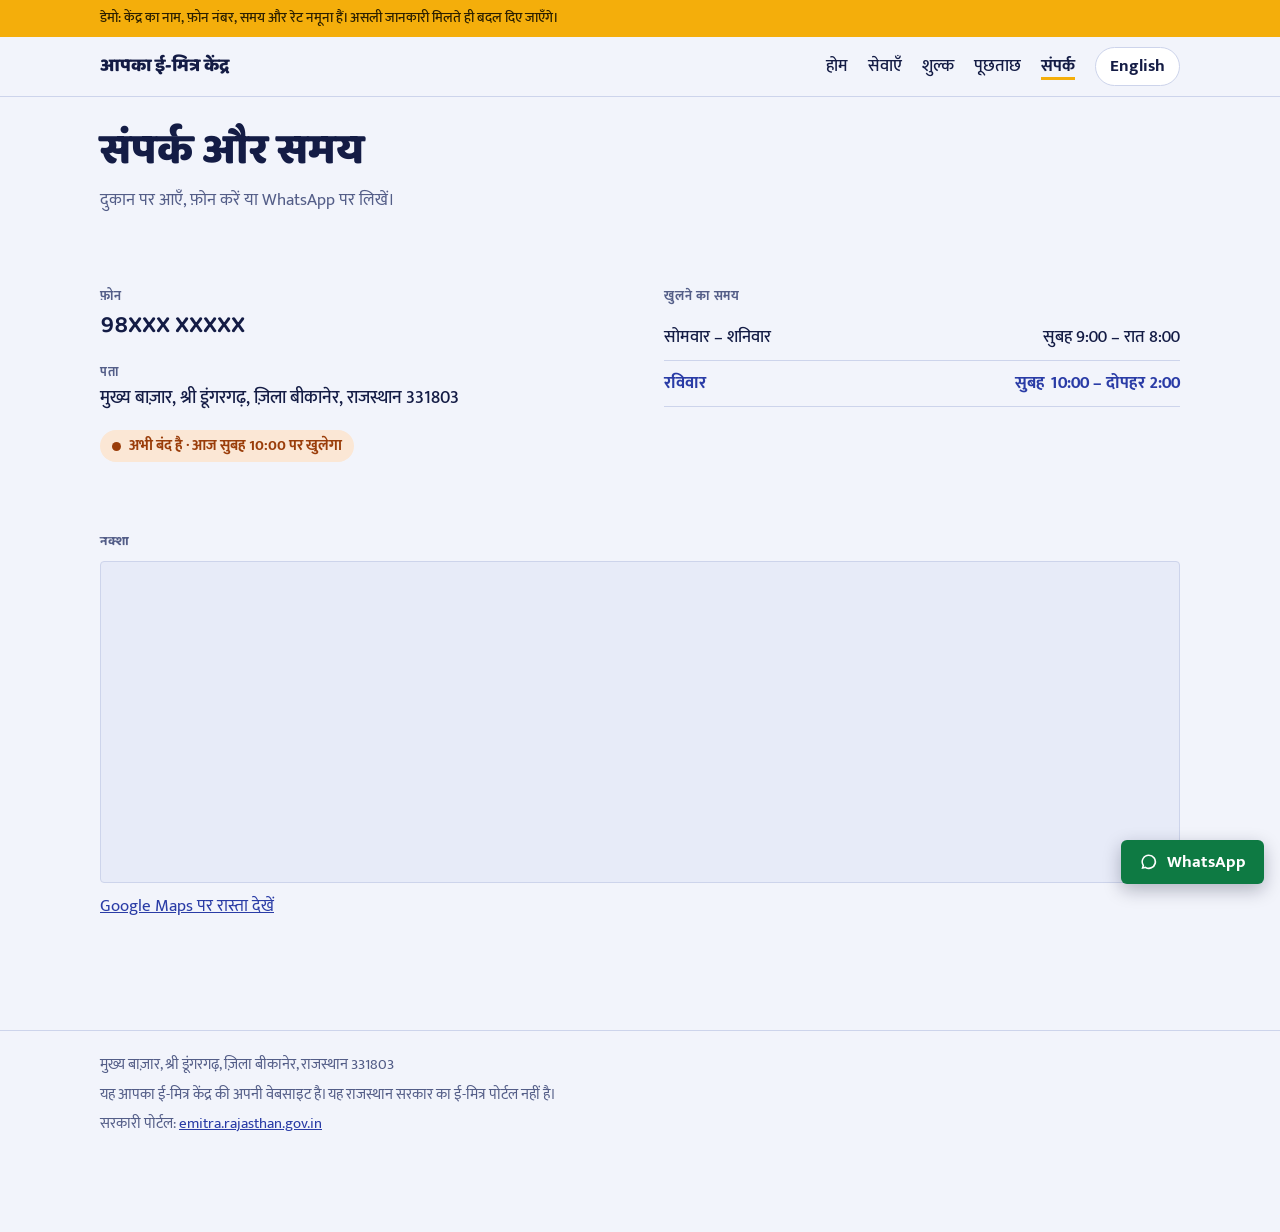
==== contact.html @ 810383ee "Add files via upload" ====
<!DOCTYPE html>
<html lang="hi" data-hosted>
<head>
<meta charset="utf-8">
<meta name="viewport" content="width=device-width, initial-scale=1, viewport-fit=cover">
<title>संपर्क और समय · ई-मित्र केंद्र श्री डूंगरगढ़</title>
<meta name="description" content="ई-मित्र केंद्र श्री डूंगरगढ़ का पता, फ़ोन नंबर, खुलने का समय और Google Maps पर रास्ता।">
<meta property="og:type" content="website">
<meta property="og:locale" content="hi_IN">
<meta property="og:title" content="संपर्क और समय · ई-मित्र केंद्र श्री डूंगरगढ़">
<meta property="og:description" content="ई-मित्र केंद्र श्री डूंगरगढ़ का पता, फ़ोन नंबर, खुलने का समय और Google Maps पर रास्ता।">
<meta name="theme-color" content="#22318F">
<link rel="icon" href="data:image/svg+xml,%3Csvg xmlns='http://www.w3.org/2000/svg' viewBox='0 0 32 32'%3E%3Crect width='32' height='32' rx='5' fill='%2322318F'/%3E%3Crect x='6' y='6' width='20' height='20' rx='2' fill='none' stroke='%23FFC341' stroke-width='3'/%3E%3C/svg%3E">
<link rel="preconnect" href="https://fonts.googleapis.com">
<link rel="preconnect" href="https://fonts.gstatic.com" crossorigin>
<link rel="stylesheet" href="https://fonts.googleapis.com/css2?family=Baloo+2:wght@600;800&family=Mukta:wght@400;500;700&display=swap">
<link rel="stylesheet" href="site.css">
</head>
<body>
<div class="demo" id="demoBar" hidden><div class="wrap" data-t="demo"></div></div>
<header class="top">
  <div class="wrap">
    <a class="mark js-name" data-nav="home" href="index.html"></a>
    <nav aria-label="Main">
      <a data-nav="home" href="index.html" data-t="navHome"></a>
      <a data-nav="services" href="services.html" data-t="navServices"></a>
      <a data-nav="rates" href="rates.html" data-t="navRates"></a>
      <a data-nav="enquiry" href="enquiry.html" data-t="navEnquiry"></a>
      <a data-nav="contact" href="contact.html" data-t="navContact"></a>
    </nav>
    <button class="lang" id="langBtn" type="button"></button>
  </div>
</header>
<main class="wrap" id="page" data-page="contact">
  <div class="page-head"><h1 data-t="contactH"></h1><p class="lede" data-t="contactP"></p></div>
  <div class="info">
    <dl>
      <div>
        <dt class="lbl" data-t="lblPhone"></dt>
        <dd class="phone"><a class="num" id="phoneNum"></a><button class="copy" id="copyBtn" type="button" hidden></button></dd>
      </div>
      <div><dt class="lbl" data-t="lblAddress"></dt><dd class="js-address"></dd></div>
      <div id="igRow" hidden><dt class="lbl">INSTAGRAM</dt><dd><a id="igLink" target="_blank" rel="noopener"></a></dd></div>
      <div><span class="status js-status"></span></div>
    </dl>
    <table class="hours">
      <caption data-t="lblHours"></caption>
      <tbody id="hoursBody"></tbody>
    </table>
  </div>
  <section class="map" aria-labelledby="mapH">
    <h2 id="mapH" class="lbl" data-t="lblMap"></h2>
    <div class="map-box" id="mapBox"></div>
    <p><a class="js-map" target="_blank" rel="noopener" data-t="map"></a></p>
  </section>
</main>
<footer>
  <div class="wrap">
    <p class="js-address"></p>
    <p id="footOwn"></p>
    <p><span data-t="footGov"></span> <a href="https://emitra.rajasthan.gov.in" target="_blank" rel="noopener">emitra.rajasthan.gov.in</a></p>
  </div>
</footer>
<a class="btn btn-wa fab js-wa" href="#" target="_blank" rel="noopener"><svg class="ico" viewBox="0 0 24 24" aria-hidden="true"><path fill="currentColor" d="M12 3a9 9 0 0 0-7.7 13.6L3 21l4.6-1.2A9 9 0 1 0 12 3Zm0 2a7 7 0 1 1-3.6 13l-.4-.2-2.2.6.6-2.1-.3-.4A7 7 0 0 1 12 5Z"/></svg>WhatsApp</a>
<script src="site.js"></script>
</body>
</html>
---- site.css ----
/* Layout: a hand-painted shop signboard on the home page, then quiet counter slips with a tear line above the papers to bring. */
:root{
  --bg:#F2F4FB; --surface:#FFFFFF; --surface-2:#E7EBF8; --ink:#141C45; --muted:#545E88; --line:#CDD4EB;
  --brand:#2A3CA6; --brand-ink:#FFFFFF;
  --sun:#F4AE0B; --sun-ink:#2B1F00;
  --board:#22318F; --board-ink:#F4F6FF; --board-soft:#C9D1FF; --board-accent:#FFC341;
  --wa:#0E7A43; --wa-ink:#FFFFFF;
  --ok:#0B6B3A; --ok-bg:#DCF2E5; --off:#9A3D0A; --off-bg:#FBE7D5; --err:#B3261E;
  --font-display:"Baloo 2","Noto Sans Devanagari","Nirmala UI",system-ui,sans-serif;
  --font-body:"Mukta","Noto Sans Devanagari","Nirmala UI",system-ui,sans-serif;
  --wrap:1080px; --gut:20px;
  padding-top:env(safe-area-inset-top,0px); padding-bottom:env(safe-area-inset-bottom,0px);
}
@media (prefers-color-scheme: dark){
  :root:not([data-theme="light"]){
    --bg:#0E1230; --surface:#171D43; --surface-2:#1F2757; --ink:#ECEFFC; --muted:#A6AFD6; --line:#303A72;
    --brand:#AEBBFF; --brand-ink:#0E1230;
    --sun:#FFC341; --sun-ink:#2B1F00;
    --board:#1B2670; --board-ink:#F4F6FF; --board-soft:#C9D1FF; --board-accent:#FFC341;
    --wa:#35C17A; --wa-ink:#06200F;
    --ok:#7BE0A8; --ok-bg:#12372A; --off:#FFB27A; --off-bg:#3D2413; --err:#FF9A91;
    color-scheme:dark;
  }
}
:root[data-theme="dark"]{
  --bg:#0E1230; --surface:#171D43; --surface-2:#1F2757; --ink:#ECEFFC; --muted:#A6AFD6; --line:#303A72;
  --brand:#AEBBFF; --brand-ink:#0E1230;
  --sun:#FFC341; --sun-ink:#2B1F00;
  --board:#1B2670; --board-ink:#F4F6FF; --board-soft:#C9D1FF; --board-accent:#FFC341;
  --wa:#35C17A; --wa-ink:#06200F;
  --ok:#7BE0A8; --ok-bg:#12372A; --off:#FFB27A; --off-bg:#3D2413; --err:#FF9A91;
  color-scheme:dark;
}

*,*::before,*::after{box-sizing:border-box}
[hidden]{display:none!important}
body{margin:0;background:var(--bg);color:var(--ink);font-family:var(--font-body);font-size:17px;line-height:1.6;-webkit-text-size-adjust:100%}
img,svg,iframe{max-width:100%}
a{color:var(--brand)}
h1,h2,h3,p,ol,ul,dl,dd,table{margin:0}
ol,ul{padding:0;list-style:none}
h1,h2,h3{font-family:var(--font-display);text-wrap:balance;line-height:1.3}
h2{font-size:clamp(1.5rem,4vw,1.9rem);font-weight:800}
button,input,select,textarea{font:inherit;color:inherit}
:focus-visible{outline:3px solid var(--sun);outline-offset:2px}
@media (prefers-reduced-motion: reduce){*{transition:none!important}}

.wrap{max-width:calc(var(--wrap) + 2*var(--gut));margin-inline:auto;padding-inline:var(--gut)}
.lede{color:var(--muted);max-width:60ch}
.sec-head{display:grid;gap:6px;margin-bottom:22px}
.page-head{display:grid;gap:8px}
.page-head h1{font-size:clamp(1.9rem,5.5vw,2.7rem);font-weight:800}
.fine{color:var(--muted);font-size:.95rem;max-width:70ch}
.lbl{font-size:.8rem;font-weight:700;letter-spacing:.06em;color:var(--muted)}

/* demo strip */
.demo{background:var(--sun);color:var(--sun-ink);font-size:.9rem;font-weight:500}
.demo .wrap{padding-block:7px}

/* top bar */
.top{position:sticky;top:env(safe-area-inset-top,0px);z-index:5;background:var(--bg);border-bottom:1px solid var(--line)}
.top .wrap{display:flex;flex-wrap:wrap;align-items:center;gap:6px 20px;padding-block:10px}
.mark{font-family:var(--font-display);font-weight:800;font-size:1.15rem;color:var(--ink);text-decoration:none;min-width:0;flex:1}
.top nav{display:flex;flex-wrap:wrap;gap:2px 20px;order:2}
.top nav a{color:var(--ink);text-decoration:none;font-weight:500;padding-block:2px}
.top nav a:hover,.top nav a[aria-current="page"]{text-decoration:underline;text-decoration-color:var(--sun);text-decoration-thickness:3px;text-underline-offset:6px}
.top nav a[aria-current="page"]{font-weight:700}
.lang{order:3;background:var(--surface);border:1px solid var(--line);border-radius:999px;padding:5px 14px;font-weight:700;cursor:pointer}
.lang:hover{border-color:var(--brand)}
@media (max-width:760px){.top nav{order:4;flex-basis:100%;padding-bottom:4px}}

/* buttons */
.btn{display:inline-flex;align-items:center;gap:8px;border:0;border-radius:6px;padding:11px 18px;font-weight:700;text-decoration:none;cursor:pointer;line-height:1.3}
.btn-sun{background:var(--board-accent);color:var(--sun-ink)}
.btn-ghost{background:transparent;color:var(--board-ink);box-shadow:inset 0 0 0 2px var(--board-soft)}
.btn-line{background:var(--surface);color:var(--ink);box-shadow:inset 0 0 0 1px var(--line)}
.btn-brand{background:var(--brand);color:var(--brand-ink)}
.btn-wa{background:var(--wa);color:var(--wa-ink)}
.btn:hover{filter:brightness(1.07)}
.ico{width:1.15em;height:1.15em;flex:none}

main{display:grid;gap:clamp(40px,7vw,72px);padding-block:26px 110px}
main > *{min-width:0}

/* signboard */
.board{position:relative;background:var(--board);color:var(--board-ink);border-radius:6px;padding:clamp(26px,5vw,52px);display:grid;grid-template-columns:minmax(0,1.5fr) minmax(0,1fr);gap:clamp(24px,4vw,48px);align-items:center}
.board::before{content:"";position:absolute;inset:8px;border:2px solid var(--board-accent);border-radius:3px;pointer-events:none}
.board > *{position:relative;min-width:0}
.kicker{font-weight:700;letter-spacing:.04em;color:var(--board-soft);font-size:.95rem}
.board h1{font-size:clamp(2.2rem,7vw,4.1rem);font-weight:800;color:var(--board-accent);line-height:1.25;margin-block:4px 10px}
.board .say{font-size:clamp(1.1rem,2.4vw,1.3rem);font-weight:500;max-width:34ch}
.board .sub{color:var(--board-soft);margin-top:8px;max-width:44ch}
.cta{display:flex;flex-wrap:wrap;gap:10px;margin-top:22px}
.slip{background:var(--surface);color:var(--ink);border-radius:4px;padding:18px;display:grid;gap:12px;align-content:start}
.slip dl{display:grid;gap:10px}
.slip dd{font-weight:500}
.status{display:inline-flex;align-items:center;gap:8px;justify-self:start;border-radius:999px;padding:4px 12px;font-weight:700;font-size:.95rem}
.status::before{content:"";width:9px;height:9px;border-radius:50%;background:currentColor}
.status.is-open{background:var(--ok-bg);color:var(--ok)}
.status.is-closed{background:var(--off-bg);color:var(--off)}
@media (max-width:760px){.board{grid-template-columns:minmax(0,1fr)}}

/* home: kinds of work */
.cats{display:grid;grid-template-columns:repeat(auto-fill,minmax(min(100%,300px),1fr));gap:14px}
.cat{background:var(--surface);border:1px solid var(--line);border-radius:4px;padding:16px;display:grid;gap:6px;align-content:start;color:var(--ink);text-decoration:none;min-width:0}
.cat:hover{border-color:var(--brand)}
.cat h3{font-size:1.2rem;font-weight:600}
.cat p{color:var(--muted);font-size:.95rem}
.cat .go{color:var(--brand);font-weight:700;margin-top:4px}

/* steps */
.steps{display:grid;grid-template-columns:repeat(auto-fit,minmax(min(100%,240px),1fr));gap:22px;counter-reset:s}
.steps li{counter-increment:s;display:grid;gap:4px;border-top:3px solid var(--sun);padding-top:12px;align-content:start}
.steps li::before{content:counter(s);font-family:var(--font-display);font-weight:800;font-size:1.7rem;line-height:1;color:var(--brand)}
.steps h3{font-size:1.15rem;font-weight:600}
.steps p{color:var(--muted)}

/* closing band */
.band{background:var(--surface-2);border-radius:6px;padding:clamp(20px,4vw,34px);display:flex;flex-wrap:wrap;gap:16px 32px;align-items:center;justify-content:space-between}
.band > div{min-width:0;display:grid;gap:4px}
.band p{color:var(--muted);max-width:52ch}
.band .cta{margin-top:0}

/* services */
.tools{display:grid;gap:14px}
.search{display:grid;gap:4px;max-width:440px}
.search label,.field label{font-weight:700;font-size:.92rem}
input[type="search"],input[type="text"],input[type="tel"],select,textarea{width:100%;background:var(--surface);border:1px solid var(--line);border-radius:6px;padding:10px 12px}
input:hover,select:hover,textarea:hover{border-color:var(--brand)}
.chips{display:flex;flex-wrap:wrap;gap:8px}
.chip{background:var(--surface);border:1px solid var(--line);border-radius:999px;padding:5px 14px;cursor:pointer;font-weight:500}
.chip[aria-pressed="true"]{background:var(--brand);border-color:var(--brand);color:var(--brand-ink);font-weight:700}
.stack{display:grid;gap:20px}
.grid{display:grid;grid-template-columns:repeat(auto-fill,minmax(min(100%,320px),1fr));gap:14px;align-items:start}
.svc{background:var(--surface);border:1px solid var(--line);border-radius:4px;min-width:0}
.svc summary{list-style:none;cursor:pointer;padding:14px 16px;display:grid;grid-template-columns:minmax(0,1fr) auto;gap:4px 12px;align-items:start}
.svc summary::-webkit-details-marker{display:none}
.svc summary::after{content:"+";grid-column:2;grid-row:1 / span 2;font-family:var(--font-display);font-weight:800;font-size:1.5rem;line-height:1;color:var(--brand);width:1.4em;height:1.4em;display:grid;place-items:center;border-radius:50%;background:var(--surface-2)}
.svc[open] summary::after{content:"−"}
.svc h3{font-size:1.15rem;font-weight:600}
.svc .meta{grid-column:1;color:var(--muted);font-size:.92rem;font-variant-numeric:tabular-nums}
.docs{border-top:2px dashed var(--line);padding:14px 16px 16px;display:grid;gap:12px}
.docs ul{display:grid;gap:8px}
.docs li label{display:grid;grid-template-columns:auto minmax(0,1fr);gap:10px;align-items:start;cursor:pointer}
.docs input[type="checkbox"]{width:1.15em;height:1.15em;margin-top:.32em;accent-color:var(--brand)}
.docs input:checked + span{color:var(--muted);text-decoration:line-through}
.docs .ask{font-weight:700;justify-self:start}
.none{background:var(--surface);border:1px dashed var(--line);border-radius:4px;padding:20px;color:var(--muted)}

/* rates */
.rate-cols{display:grid;grid-template-columns:repeat(auto-fit,minmax(min(100%,340px),1fr));gap:clamp(28px,5vw,56px);align-items:start}
.rate-cols > section{min-width:0;display:grid;gap:12px}
.scroll{overflow-x:auto}
.rates{width:100%;border-collapse:collapse;font-variant-numeric:tabular-nums}
.rates th,.rates td{text-align:start;padding:9px 0;border-bottom:1px solid var(--line);font-weight:500;vertical-align:top}
.rates thead th{font-size:.8rem;font-weight:700;letter-spacing:.06em;color:var(--muted);border-bottom:2px solid var(--line)}
.rates td:last-child,.rates thead th:last-child{text-align:end;white-space:nowrap;padding-inline-start:16px}
.rates td.unit{color:var(--muted);padding-inline-start:16px;white-space:nowrap}
.rates tr.grp th{font-family:var(--font-display);font-weight:600;font-size:1.05rem;color:var(--brand);padding-top:18px;border-bottom:2px solid var(--sun)}
.rates .price{font-weight:700}
.tag{display:inline-block;background:var(--off-bg);color:var(--off);border-radius:999px;padding:1px 10px;font-size:.8rem;font-weight:700;vertical-align:middle}

/* enquiry */
.two{display:grid;grid-template-columns:minmax(0,1.6fr) minmax(0,1fr);gap:clamp(20px,4vw,40px);align-items:start}
@media (max-width:820px){.two{grid-template-columns:minmax(0,1fr)}}
.form{background:var(--surface);border:1px solid var(--line);border-radius:4px;padding:clamp(18px,3vw,28px);display:grid;gap:16px}
.row2{display:grid;grid-template-columns:repeat(auto-fit,minmax(min(100%,230px),1fr));gap:16px}
.field{display:grid;gap:4px;min-width:0}
textarea{min-height:88px;resize:vertical}
.err{color:var(--err);font-weight:700}
.form .btn,.aside .btn{justify-self:start}
.aside{display:grid;gap:14px;align-content:start;border-top:3px solid var(--sun);padding-top:14px}
.aside h2{font-size:1.25rem}
.aside dl{display:grid;gap:12px}
.aside dd{font-weight:500}

/* contact */
.info{display:grid;grid-template-columns:repeat(auto-fit,minmax(min(100%,300px),1fr));gap:clamp(24px,4vw,48px);align-items:start}
.info > *{min-width:0}
.info dl{display:grid;gap:18px;align-content:start}
.info dd{font-size:1.1rem;font-weight:500}
.phone{display:flex;flex-wrap:wrap;align-items:center;gap:10px}
.phone .num{font-family:var(--font-display);font-size:1.5rem;font-weight:600;font-variant-numeric:tabular-nums;user-select:all;color:var(--ink);text-decoration:none}
.copy{background:var(--surface);border:1px solid var(--line);border-radius:6px;padding:3px 10px;cursor:pointer;font-size:.9rem;font-weight:500}
.hours{width:100%;border-collapse:collapse;font-variant-numeric:tabular-nums}
.hours caption{text-align:start;font-size:.8rem;font-weight:700;letter-spacing:.06em;color:var(--muted);padding-bottom:8px}
.hours th,.hours td{text-align:start;padding:9px 0;border-bottom:1px solid var(--line);font-weight:500}
.hours td{text-align:end}
.hours tr.today th,.hours tr.today td{font-weight:700;color:var(--brand)}
.map{display:grid;gap:10px}
.map-box{background:var(--surface-2);border:1px solid var(--line);border-radius:4px;overflow:hidden}
.map-box iframe{display:block;width:100%;height:320px;border:0}
.map-ph{padding:28px 20px;display:grid;gap:8px;justify-items:start}
.map-ph svg{width:34px;height:34px;color:var(--brand)}
.map-ph strong{font-family:var(--font-display);font-size:1.2rem;font-weight:600}
.map-ph span{color:var(--muted)}

footer{border-top:1px solid var(--line);color:var(--muted);font-size:.92rem}
footer .wrap{padding-block:22px 96px;display:grid;gap:6px}

.fab{position:fixed;right:16px;bottom:calc(16px + env(safe-area-inset-bottom,0px));z-index:6;box-shadow:0 6px 18px rgba(8,12,40,.28)}
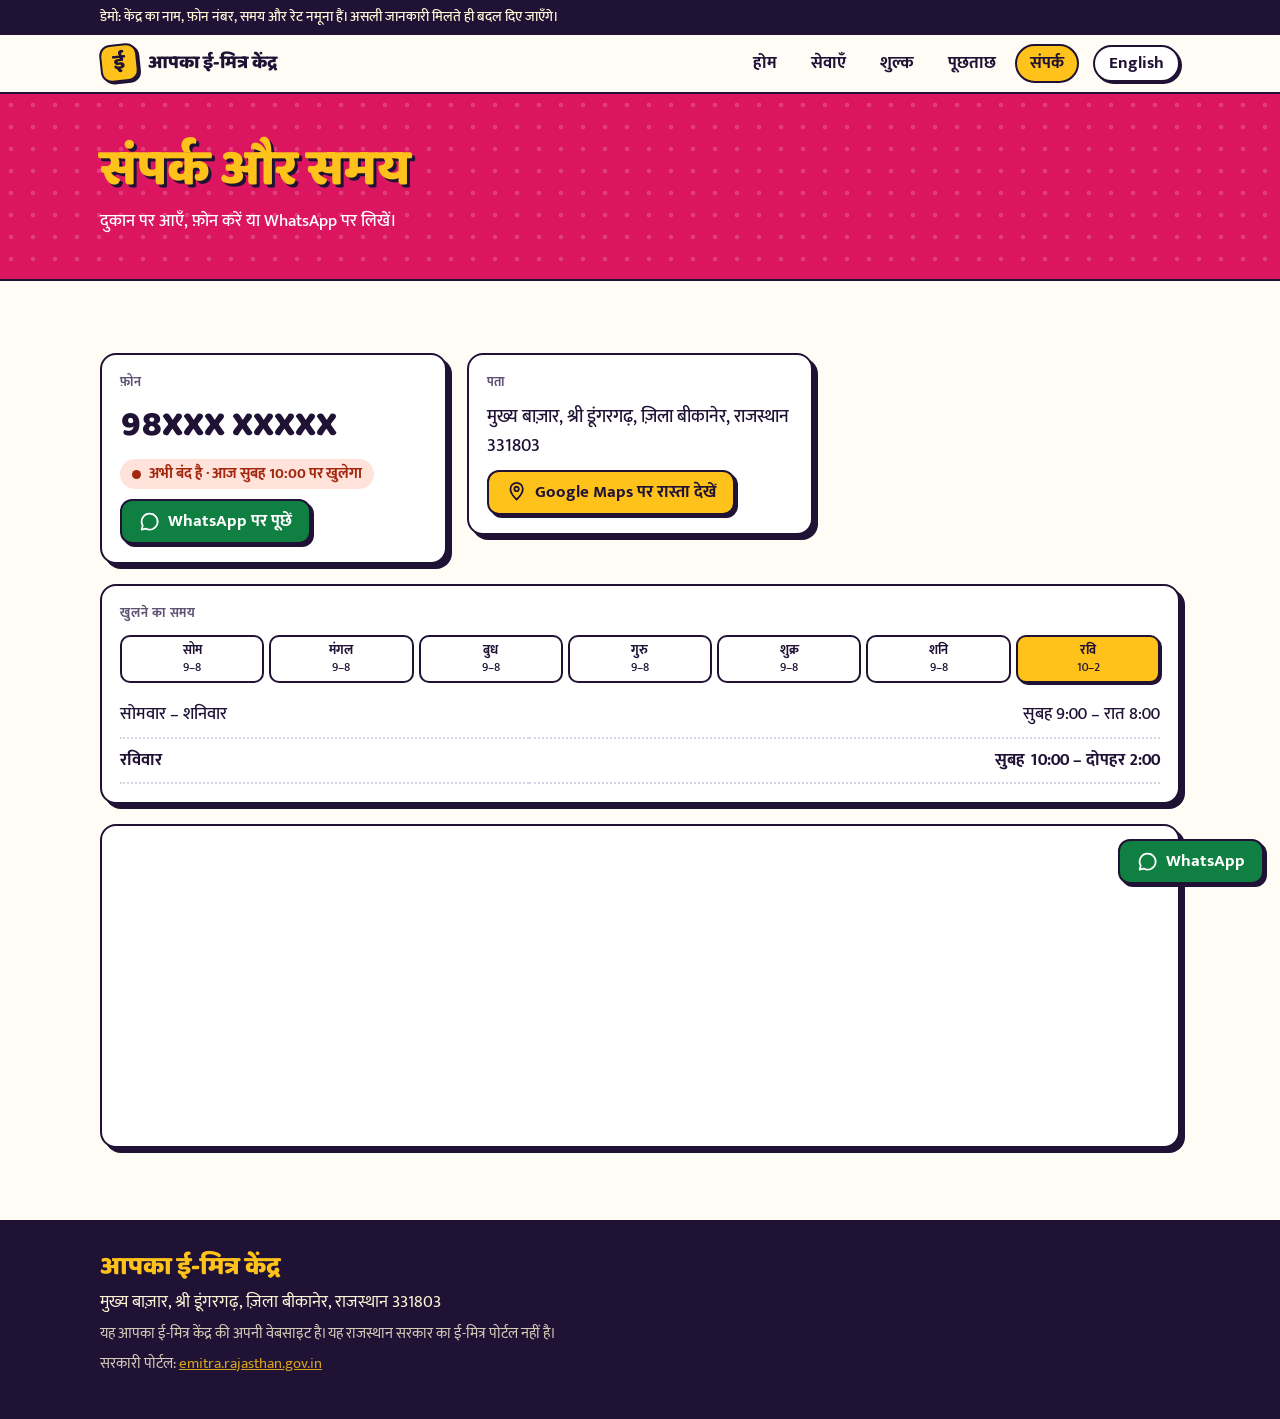
==== commit 7de09152: "replace old files" ====
--- a/contact.html
+++ b/contact.html
@@ -9,59 +9,64 @@
 <meta property="og:locale" content="hi_IN">
 <meta property="og:title" content="संपर्क और समय · ई-मित्र केंद्र श्री डूंगरगढ़">
 <meta property="og:description" content="ई-मित्र केंद्र श्री डूंगरगढ़ का पता, फ़ोन नंबर, खुलने का समय और Google Maps पर रास्ता।">
-<meta name="theme-color" content="#22318F">
-<link rel="icon" href="data:image/svg+xml,%3Csvg xmlns='http://www.w3.org/2000/svg' viewBox='0 0 32 32'%3E%3Crect width='32' height='32' rx='5' fill='%2322318F'/%3E%3Crect x='6' y='6' width='20' height='20' rx='2' fill='none' stroke='%23FFC341' stroke-width='3'/%3E%3C/svg%3E">
+<meta name="theme-color" content="#DB1560">
+<link rel="icon" href="data:image/svg+xml,%3Csvg xmlns='http://www.w3.org/2000/svg' viewBox='0 0 32 32'%3E%3Crect x='2' y='2' width='28' height='28' rx='7' fill='%23FFC21A' stroke='%231F1235' stroke-width='3'/%3E%3Ccircle cx='16' cy='16' r='6' fill='%23DB1560'/%3E%3C/svg%3E">
 <link rel="preconnect" href="https://fonts.googleapis.com">
 <link rel="preconnect" href="https://fonts.gstatic.com" crossorigin>
-<link rel="stylesheet" href="https://fonts.googleapis.com/css2?family=Baloo+2:wght@600;800&family=Mukta:wght@400;500;700&display=swap">
+<link rel="stylesheet" href="https://fonts.googleapis.com/css2?family=Baloo+2:wght@600;800&family=Kalam:wght@700&family=Mukta:wght@400;500;700&display=swap">
 <link rel="stylesheet" href="site.css">
 </head>
 <body>
 <div class="demo" id="demoBar" hidden><div class="wrap" data-t="demo"></div></div>
 <header class="top">
   <div class="wrap">
-    <a class="mark js-name" data-nav="home" href="index.html"></a>
-    <nav aria-label="Main">
-      <a data-nav="home" href="index.html" data-t="navHome"></a>
-      <a data-nav="services" href="services.html" data-t="navServices"></a>
-      <a data-nav="rates" href="rates.html" data-t="navRates"></a>
-      <a data-nav="enquiry" href="enquiry.html" data-t="navEnquiry"></a>
-      <a data-nav="contact" href="contact.html" data-t="navContact"></a>
+    <a class="mark" data-nav="home" href="index.html"><span class="mark-dot" aria-hidden="true">ई</span><span class="js-name"></span></a>
+    <nav class="nav" aria-label="Main">
+      <a data-nav="home" href="index.html"><i data-ico="home"></i><span data-t="navHome"></span></a>
+      <a data-nav="services" href="services.html"><i data-ico="services"></i><span data-t="navServices"></span></a>
+      <a data-nav="rates" href="rates.html"><i data-ico="rates"></i><span data-t="navRates"></span></a>
+      <a data-nav="enquiry" href="enquiry.html"><i data-ico="enquiry"></i><span data-t="navEnquiry"></span></a>
+      <a data-nav="contact" href="contact.html"><i data-ico="contact"></i><span data-t="navContact"></span></a>
     </nav>
     <button class="lang" id="langBtn" type="button"></button>
   </div>
 </header>
-<main class="wrap" id="page" data-page="contact">
-  <div class="page-head"><h1 data-t="contactH"></h1><p class="lede" data-t="contactP"></p></div>
-  <div class="info">
-    <dl>
-      <div>
-        <dt class="lbl" data-t="lblPhone"></dt>
-        <dd class="phone"><a class="num" id="phoneNum"></a><button class="copy" id="copyBtn" type="button" hidden></button></dd>
+<main id="page" data-page="contact">
+  <header class="phead poster ph-pink"><div class="wrap"><h1 data-t="contactH"></h1><p data-t="contactP"></p></div></header>
+  <section class="sec" aria-label="Contact">
+    <div class="wrap">
+      <div class="c-grid">
+        <div class="c-card card">
+          <span class="lbl" data-t="lblPhone"></span>
+          <div class="phone"><a class="num" id="phoneNum"></a><button class="copy" id="copyBtn" type="button" hidden></button></div>
+          <span class="status js-status"></span>
+          <a class="btn btn-wa js-wa" href="#" target="_blank" rel="noopener"><i data-ico="wa"></i><span data-t="ctaWa"></span></a>
+        </div>
+        <div class="c-card card">
+          <span class="lbl" data-t="lblAddress"></span>
+          <p class="big js-address"></p>
+          <a class="btn btn-sun js-map" target="_blank" rel="noopener"><i data-ico="contact"></i><span data-t="map"></span></a>
+          <div id="igRow" hidden><span class="lbl">INSTAGRAM</span><p class="big"><a id="igLink" target="_blank" rel="noopener"></a></p></div>
+        </div>
+        <div class="c-card card c-wide">
+          <span class="lbl" data-t="lblHours"></span>
+          <ol class="week" id="week"></ol>
+          <table class="hours"><tbody id="hoursBody"></tbody></table>
+        </div>
       </div>
-      <div><dt class="lbl" data-t="lblAddress"></dt><dd class="js-address"></dd></div>
-      <div id="igRow" hidden><dt class="lbl">INSTAGRAM</dt><dd><a id="igLink" target="_blank" rel="noopener"></a></dd></div>
-      <div><span class="status js-status"></span></div>
-    </dl>
-    <table class="hours">
-      <caption data-t="lblHours"></caption>
-      <tbody id="hoursBody"></tbody>
-    </table>
-  </div>
-  <section class="map" aria-labelledby="mapH">
-    <h2 id="mapH" class="lbl" data-t="lblMap"></h2>
-    <div class="map-box" id="mapBox"></div>
-    <p><a class="js-map" target="_blank" rel="noopener" data-t="map"></a></p>
+      <div class="map-box card" id="mapBox"></div>
+    </div>
   </section>
 </main>
 <footer>
   <div class="wrap">
+    <p class="foot-name js-name"></p>
     <p class="js-address"></p>
-    <p id="footOwn"></p>
-    <p><span data-t="footGov"></span> <a href="https://emitra.rajasthan.gov.in" target="_blank" rel="noopener">emitra.rajasthan.gov.in</a></p>
+    <p class="small" id="footOwn"></p>
+    <p class="small"><span data-t="footGov"></span> <a href="https://emitra.rajasthan.gov.in" target="_blank" rel="noopener">emitra.rajasthan.gov.in</a></p>
   </div>
 </footer>
-<a class="btn btn-wa fab js-wa" href="#" target="_blank" rel="noopener"><svg class="ico" viewBox="0 0 24 24" aria-hidden="true"><path fill="currentColor" d="M12 3a9 9 0 0 0-7.7 13.6L3 21l4.6-1.2A9 9 0 1 0 12 3Zm0 2a7 7 0 1 1-3.6 13l-.4-.2-2.2.6.6-2.1-.3-.4A7 7 0 0 1 12 5Z"/></svg>WhatsApp</a>
+<a class="btn btn-wa fab js-wa" href="#" target="_blank" rel="noopener"><i data-ico="wa"></i><span class="fab-t">WhatsApp</span></a>
 <script src="site.js"></script>
 </body>
 </html>
--- a/site.css
+++ b/site.css
@@ -1,34 +1,28 @@
-/* Layout: a hand-painted shop signboard on the home page, then quiet counter slips with a tear line above the papers to bring. */
+/* Layout: colour-blocked poster bands (shutter pink, marigold, teal) with thick-outlined sticker cards; a swinging shop sign is the one loud piece. */
 :root{
-  --bg:#F2F4FB; --surface:#FFFFFF; --surface-2:#E7EBF8; --ink:#141C45; --muted:#545E88; --line:#CDD4EB;
-  --brand:#2A3CA6; --brand-ink:#FFFFFF;
-  --sun:#F4AE0B; --sun-ink:#2B1F00;
-  --board:#22318F; --board-ink:#F4F6FF; --board-soft:#C9D1FF; --board-accent:#FFC341;
-  --wa:#0E7A43; --wa-ink:#FFFFFF;
-  --ok:#0B6B3A; --ok-bg:#DCF2E5; --off:#9A3D0A; --off-bg:#FBE7D5; --err:#B3261E;
+  --bg:#FFFCF5; --surface:#FFFFFF; --surface-2:#F4EEF9; --ink:#1F1235; --muted:#5E5275; --edge:#1F1235; --line:#DDD3E8; --link:#B00E4C;
+  --ok:#0B6B3A; --ok-bg:#DDF5E6; --off:#A3260F; --off-bg:#FFE3DA; --err:#B3261E;
+  --bubble:#D9FDD3; --on-bubble:#10281A;
+  /* poster colours: identical in both themes, always paired with each other */
+  --p-ink:#1F1235; --p-white:#FFFFFF; --p-cream:#FFF4D6; --p-pink:#DB1560; --p-sun:#FFC21A; --p-teal:#0B827F; --p-blue:#2B41CF; --p-orange:#F46A1F; --p-green:#0F7F42; --p-red:#C6281B;
   --font-display:"Baloo 2","Noto Sans Devanagari","Nirmala UI",system-ui,sans-serif;
   --font-body:"Mukta","Noto Sans Devanagari","Nirmala UI",system-ui,sans-serif;
+  --font-hand:"Kalam","Baloo 2","Noto Sans Devanagari",cursive;
   --wrap:1080px; --gut:20px;
   padding-top:env(safe-area-inset-top,0px); padding-bottom:env(safe-area-inset-bottom,0px);
 }
 @media (prefers-color-scheme: dark){
   :root:not([data-theme="light"]){
-    --bg:#0E1230; --surface:#171D43; --surface-2:#1F2757; --ink:#ECEFFC; --muted:#A6AFD6; --line:#303A72;
-    --brand:#AEBBFF; --brand-ink:#0E1230;
-    --sun:#FFC341; --sun-ink:#2B1F00;
-    --board:#1B2670; --board-ink:#F4F6FF; --board-soft:#C9D1FF; --board-accent:#FFC341;
-    --wa:#35C17A; --wa-ink:#06200F;
-    --ok:#7BE0A8; --ok-bg:#12372A; --off:#FFB27A; --off-bg:#3D2413; --err:#FF9A91;
+    --bg:#150D24; --surface:#22163A; --surface-2:#2D1F4A; --ink:#FFF4E6; --muted:#BDB0D6; --edge:#EADCFB; --line:#3F2F5E; --link:#FF8FB6;
+    --ok:#7BE0A8; --ok-bg:#12372A; --off:#FFAB91; --off-bg:#43190F; --err:#FF9A91;
+    --bubble:#134D37; --on-bubble:#E7FFE9;
     color-scheme:dark;
   }
 }
 :root[data-theme="dark"]{
-  --bg:#0E1230; --surface:#171D43; --surface-2:#1F2757; --ink:#ECEFFC; --muted:#A6AFD6; --line:#303A72;
-  --brand:#AEBBFF; --brand-ink:#0E1230;
-  --sun:#FFC341; --sun-ink:#2B1F00;
-  --board:#1B2670; --board-ink:#F4F6FF; --board-soft:#C9D1FF; --board-accent:#FFC341;
-  --wa:#35C17A; --wa-ink:#06200F;
-  --ok:#7BE0A8; --ok-bg:#12372A; --off:#FFB27A; --off-bg:#3D2413; --err:#FF9A91;
+  --bg:#150D24; --surface:#22163A; --surface-2:#2D1F4A; --ink:#FFF4E6; --muted:#BDB0D6; --edge:#EADCFB; --line:#3F2F5E; --link:#FF8FB6;
+  --ok:#7BE0A8; --ok-bg:#12372A; --off:#FFAB91; --off-bg:#43190F; --err:#FF9A91;
+  --bubble:#134D37; --on-bubble:#E7FFE9;
   color-scheme:dark;
 }
 
@@ -36,166 +30,269 @@
 [hidden]{display:none!important}
 body{margin:0;background:var(--bg);color:var(--ink);font-family:var(--font-body);font-size:17px;line-height:1.6;-webkit-text-size-adjust:100%}
 img,svg,iframe{max-width:100%}
-a{color:var(--brand)}
+a{color:var(--link)}
 h1,h2,h3,p,ol,ul,dl,dd,table{margin:0}
 ol,ul{padding:0;list-style:none}
 h1,h2,h3{font-family:var(--font-display);text-wrap:balance;line-height:1.3}
-h2{font-size:clamp(1.5rem,4vw,1.9rem);font-weight:800}
+h2{font-size:clamp(1.6rem,4.4vw,2.2rem);font-weight:800}
 button,input,select,textarea{font:inherit;color:inherit}
-:focus-visible{outline:3px solid var(--sun);outline-offset:2px}
-@media (prefers-reduced-motion: reduce){*{transition:none!important}}
+:focus-visible{outline:3px solid var(--p-blue);outline-offset:3px}
+.poster :focus-visible{outline-color:var(--p-white)}
+@media (prefers-reduced-motion: reduce){*,*::before,*::after{animation:none!important;transition:none!important}}
 
 .wrap{max-width:calc(var(--wrap) + 2*var(--gut));margin-inline:auto;padding-inline:var(--gut)}
 .lede{color:var(--muted);max-width:60ch}
-.sec-head{display:grid;gap:6px;margin-bottom:22px}
-.page-head{display:grid;gap:8px}
-.page-head h1{font-size:clamp(1.9rem,5.5vw,2.7rem);font-weight:800}
 .fine{color:var(--muted);font-size:.95rem;max-width:70ch}
 .lbl{font-size:.8rem;font-weight:700;letter-spacing:.06em;color:var(--muted)}
+.ic{width:1.25em;height:1.25em;flex:none;fill:none;stroke:currentColor;stroke-width:2;stroke-linecap:round;stroke-linejoin:round}
+[data-ico]{display:contents}
+.poster{--edge:var(--p-ink)}
+.card{background:var(--surface);border:2.5px solid var(--edge);border-radius:16px;box-shadow:5px 5px 0 var(--edge)}
+
+/* category colours */
+[data-c="all"]{--c:var(--ink);--on-c:var(--bg)}
+[data-c="cert"]{--c:var(--p-pink);--on-c:var(--p-white)}
+[data-c="id"]{--c:var(--p-blue);--on-c:var(--p-white)}
+[data-c="scheme"]{--c:var(--p-teal);--on-c:var(--p-white)}
+[data-c="bill"]{--c:var(--p-orange);--on-c:var(--p-ink)}
+[data-c="shop"]{--c:var(--p-sun);--on-c:var(--p-ink)}
 
 /* demo strip */
-.demo{background:var(--sun);color:var(--sun-ink);font-size:.9rem;font-weight:500}
-.demo .wrap{padding-block:7px}
-
-/* top bar */
-.top{position:sticky;top:env(safe-area-inset-top,0px);z-index:5;background:var(--bg);border-bottom:1px solid var(--line)}
-.top .wrap{display:flex;flex-wrap:wrap;align-items:center;gap:6px 20px;padding-block:10px}
-.mark{font-family:var(--font-display);font-weight:800;font-size:1.15rem;color:var(--ink);text-decoration:none;min-width:0;flex:1}
-.top nav{display:flex;flex-wrap:wrap;gap:2px 20px;order:2}
-.top nav a{color:var(--ink);text-decoration:none;font-weight:500;padding-block:2px}
-.top nav a:hover,.top nav a[aria-current="page"]{text-decoration:underline;text-decoration-color:var(--sun);text-decoration-thickness:3px;text-underline-offset:6px}
-.top nav a[aria-current="page"]{font-weight:700}
-.lang{order:3;background:var(--surface);border:1px solid var(--line);border-radius:999px;padding:5px 14px;font-weight:700;cursor:pointer}
-.lang:hover{border-color:var(--brand)}
-@media (max-width:760px){.top nav{order:4;flex-basis:100%;padding-bottom:4px}}
+.demo{background:var(--p-ink);color:var(--p-cream);font-size:.88rem;font-weight:500}
+.demo .wrap{padding-block:6px}
+
+/* top bar; on phones the nav becomes a bottom tab bar */
+.top{position:sticky;top:env(safe-area-inset-top,0px);z-index:8;background:var(--bg);border-bottom:2.5px solid var(--edge)}
+.top .wrap{display:flex;align-items:center;gap:14px;padding-block:9px}
+.mark{display:flex;align-items:center;gap:10px;flex:1;min-width:0;color:var(--ink);text-decoration:none;font:800 1.15rem/1.25 var(--font-display)}
+.mark-dot{flex:none;width:38px;height:38px;display:grid;place-items:center;background:var(--p-sun);color:var(--p-ink);border:2.5px solid var(--edge);border-radius:11px;box-shadow:2px 2px 0 var(--edge);font-size:1.3rem;transform:rotate(-6deg)}
+.nav{display:flex;gap:4px}
+.nav a{display:flex;align-items:center;padding:4px 13px;border-radius:999px;border:2.5px solid transparent;color:var(--ink);text-decoration:none;font-weight:700}
+.nav a i{display:none}
+.nav a:hover{background:var(--surface-2)}
+.nav a[aria-current="page"]{background:var(--p-sun);color:var(--p-ink);border-color:var(--edge)}
+.lang{background:var(--surface);border:2.5px solid var(--edge);border-radius:999px;box-shadow:2px 2px 0 var(--edge);padding:3px 14px;font-weight:700;cursor:pointer}
+.lang:active{transform:translate(2px,2px);box-shadow:none}
+@media (max-width:760px){
+  .nav{position:fixed;left:0;right:0;bottom:0;z-index:9;gap:0;background:var(--surface);border-top:2.5px solid var(--edge);padding:6px 4px calc(6px + env(safe-area-inset-bottom,0px))}
+  .nav a{flex:1;min-width:0;flex-direction:column;gap:1px;padding:2px;border:0;font-size:.76rem;line-height:1.3}
+  .nav a i{display:grid;place-items:center;width:48px;height:28px;border-radius:999px}
+  .nav a i .ic{width:22px;height:22px}
+  .nav a:hover,.nav a[aria-current="page"]{background:none;color:var(--ink)}
+  .nav a[aria-current="page"] i{background:var(--p-sun);color:var(--p-ink);box-shadow:0 0 0 2.5px var(--edge)}
+}
 
 /* buttons */
-.btn{display:inline-flex;align-items:center;gap:8px;border:0;border-radius:6px;padding:11px 18px;font-weight:700;text-decoration:none;cursor:pointer;line-height:1.3}
-.btn-sun{background:var(--board-accent);color:var(--sun-ink)}
-.btn-ghost{background:transparent;color:var(--board-ink);box-shadow:inset 0 0 0 2px var(--board-soft)}
-.btn-line{background:var(--surface);color:var(--ink);box-shadow:inset 0 0 0 1px var(--line)}
-.btn-brand{background:var(--brand);color:var(--brand-ink)}
-.btn-wa{background:var(--wa);color:var(--wa-ink)}
-.btn:hover{filter:brightness(1.07)}
-.ico{width:1.15em;height:1.15em;flex:none}
-
-main{display:grid;gap:clamp(40px,7vw,72px);padding-block:26px 110px}
-main > *{min-width:0}
-
-/* signboard */
-.board{position:relative;background:var(--board);color:var(--board-ink);border-radius:6px;padding:clamp(26px,5vw,52px);display:grid;grid-template-columns:minmax(0,1.5fr) minmax(0,1fr);gap:clamp(24px,4vw,48px);align-items:center}
-.board::before{content:"";position:absolute;inset:8px;border:2px solid var(--board-accent);border-radius:3px;pointer-events:none}
-.board > *{position:relative;min-width:0}
-.kicker{font-weight:700;letter-spacing:.04em;color:var(--board-soft);font-size:.95rem}
-.board h1{font-size:clamp(2.2rem,7vw,4.1rem);font-weight:800;color:var(--board-accent);line-height:1.25;margin-block:4px 10px}
-.board .say{font-size:clamp(1.1rem,2.4vw,1.3rem);font-weight:500;max-width:34ch}
-.board .sub{color:var(--board-soft);margin-top:8px;max-width:44ch}
-.cta{display:flex;flex-wrap:wrap;gap:10px;margin-top:22px}
-.slip{background:var(--surface);color:var(--ink);border-radius:4px;padding:18px;display:grid;gap:12px;align-content:start}
-.slip dl{display:grid;gap:10px}
-.slip dd{font-weight:500}
-.status{display:inline-flex;align-items:center;gap:8px;justify-self:start;border-radius:999px;padding:4px 12px;font-weight:700;font-size:.95rem}
+.btn{display:inline-flex;align-items:center;gap:8px;border:2.5px solid var(--edge);border-radius:12px;box-shadow:3px 3px 0 var(--edge);padding:9px 17px;font-weight:700;line-height:1.35;text-decoration:none;cursor:pointer;transition:transform .12s,box-shadow .12s}
+.btn:hover{transform:translate(-1px,-1px);box-shadow:5px 5px 0 var(--edge)}
+.btn:active{transform:translate(2px,2px);box-shadow:1px 1px 0 var(--edge)}
+.btn-sun{background:var(--p-sun);color:var(--p-ink)}
+.btn-white{background:var(--p-white);color:var(--p-ink)}
+.btn-pink{background:var(--p-pink);color:var(--p-white)}
+.btn-wa{background:var(--p-green);color:var(--p-white)}
+.btn-plain{background:var(--surface);color:var(--ink)}
+.cta{display:flex;flex-wrap:wrap;gap:12px}
+
+/* hero */
+.hero{position:relative;overflow:hidden;color:var(--p-white);border-bottom:2.5px solid var(--p-ink);
+  background:radial-gradient(circle at 11px 11px,rgba(255,255,255,.17) 2px,transparent 2.6px) 0 0/22px 22px,var(--p-pink)}
+.toran{height:30px;background:
+  conic-gradient(from -30deg at 50% 100%,var(--p-sun) 60deg,transparent 0) 0 0/102px 100%,
+  conic-gradient(from -30deg at 50% 100%,var(--p-white) 60deg,transparent 0) 34px 0/102px 100%,
+  conic-gradient(from -30deg at 50% 100%,var(--p-teal) 60deg,transparent 0) 68px 0/102px 100%}
+.hero-in{display:grid;grid-template-columns:minmax(0,1.35fr) minmax(0,1fr);gap:clamp(16px,4vw,48px);align-items:center;padding-block:clamp(16px,3.5vw,36px) clamp(34px,6vw,64px)}
+.hero-in > *{min-width:0}
+.kicker{display:inline-block;background:var(--p-ink);color:var(--p-sun);font-weight:700;border-radius:999px;padding:3px 14px;font-size:.95rem}
+.hero h1{font-size:clamp(2.5rem,8.2vw,4.7rem);font-weight:800;line-height:1.22;color:var(--p-sun);text-shadow:.045em .045em 0 var(--p-ink),.09em .09em 0 var(--p-ink);margin-block:10px 12px;animation:pop .6s cubic-bezier(.2,1.4,.4,1) both}
+.say{font-size:clamp(1.1rem,2.5vw,1.35rem);font-weight:500;max-width:32ch}
+.note{font-family:var(--font-hand);font-weight:700;font-size:1.12rem;line-height:1.5;color:var(--p-cream);max-width:40ch;margin-top:10px;transform:rotate(-1.2deg);transform-origin:left}
+.hero .cta{margin-top:22px}
+.addr{display:flex;gap:8px;align-items:flex-start;margin-top:20px;font-weight:500;max-width:46ch}
+.addr .ic{margin-top:.2em}
+.hero-art{position:relative;display:grid;place-items:center;min-height:300px}
+.seal{position:absolute;width:min(300px,86%);aspect-ratio:1;color:var(--p-white);opacity:.3;animation:spin 50s linear infinite}
+.hang{position:relative;width:min(250px,80%);transform-origin:50% 6px;animation:swing 3.6s ease-in-out infinite alternate}
+.hang-str{display:block;width:100%}
+.hang-str path{fill:none;stroke:var(--p-ink);stroke-width:3}
+.hang-str circle{fill:var(--p-ink)}
+.hang-board{margin-top:-4px;display:grid;gap:2px;text-align:center;padding:12px 14px 14px;background:var(--p-white);color:var(--p-ink);border:3px solid var(--p-ink);border-radius:14px;box-shadow:6px 6px 0 var(--p-ink)}
+.hang-board strong{font:800 clamp(2rem,6vw,2.8rem)/1.25 var(--font-display)}
+.hang-board span{font-weight:700}
+.hang-board.is-open{background:var(--p-green);color:var(--p-white)}
+.hang-board.is-closed{background:var(--p-red);color:var(--p-white)}
+@media (max-width:760px){.hero-in{grid-template-columns:minmax(0,1fr)}.hero-art{min-height:230px}}
+@keyframes pop{from{transform:translateY(16px) rotate(-2deg)}to{transform:none}}
+@keyframes spin{to{transform:rotate(360deg)}}
+@keyframes swing{from{transform:rotate(-3.5deg)}to{transform:rotate(3.5deg)}}
+
+/* running strip of services */
+.ticker{overflow:hidden;background:var(--p-ink);color:var(--p-sun);font:600 1.05rem/1.5 var(--font-display)}
+.ticker-track{display:flex;align-items:center;width:max-content;padding-block:9px;animation:slide 48s linear infinite}
+.ticker-track span{white-space:nowrap;margin-right:18px}
+.ticker-track i{flex:none;width:8px;height:8px;margin-right:18px;background:var(--p-pink);transform:rotate(45deg)}
+@keyframes slide{to{transform:translateX(-50%)}}
+
+/* sections */
+.sec{padding-block:clamp(40px,7vw,72px)}
+.sec-head{display:grid;gap:6px;margin-bottom:24px}
+
+/* home: kinds of work */
+.tiles{display:grid;grid-template-columns:repeat(6,minmax(0,1fr));gap:18px}
+.tile{grid-column:span 2;padding:18px;display:grid;gap:8px;align-content:start;min-width:0;color:var(--ink);text-decoration:none;transition:transform .14s,box-shadow .14s}
+.tile:nth-child(-n+2){grid-column:span 3}
+.tile:hover{transform:translate(-3px,-3px);box-shadow:8px 8px 0 var(--edge)}
+.tile-ico{width:54px;height:54px;display:grid;place-items:center;background:var(--c);color:var(--on-c);border:2.5px solid var(--edge);border-radius:15px;transition:transform .18s}
+.tile-ico .ic{width:28px;height:28px}
+.tile:hover .tile-ico{transform:rotate(-8deg) scale(1.08)}
+.tile h3{font-size:1.3rem;font-weight:800}
+.tile p{color:var(--muted)}
+.tile .go{display:inline-flex;align-items:center;gap:6px;font-weight:700;margin-top:2px}
+@media (max-width:760px){
+  .tile,.tile:nth-child(-n+2){grid-column:span 6}
+  .tile{grid-template-columns:auto minmax(0,1fr);column-gap:14px;gap:2px 14px}
+  .tile-ico{grid-row:span 3}
+}
+
+/* steps */
+.band-sun{background:var(--p-sun);color:var(--p-ink);border-block:2.5px solid var(--p-ink)}
+.steps{display:grid;grid-template-columns:repeat(auto-fit,minmax(min(100%,230px),1fr));gap:26px;counter-reset:s}
+.steps li{counter-increment:s;display:grid;gap:4px;align-content:start}
+.steps li::before{content:counter(s);width:58px;height:58px;display:grid;place-items:center;margin-bottom:8px;background:var(--p-white);border:3px solid var(--p-ink);border-radius:50%;box-shadow:4px 4px 0 var(--p-ink);font:800 1.7rem/1 var(--font-display)}
+.steps h3{font-size:1.25rem;font-weight:800}
+.steps p{font-weight:500}
+
+/* question card */
+.ask-card{background:var(--p-teal);color:var(--p-white);border:2.5px solid var(--p-ink);border-radius:20px;box-shadow:7px 7px 0 var(--p-ink);padding:clamp(20px,4vw,34px);display:flex;flex-wrap:wrap;gap:18px 32px;align-items:center;justify-content:space-between}
+.ask-card > div{min-width:0;display:grid;gap:4px}
+.ask-card p{font-weight:500;max-width:50ch}
+
+/* inner page heads */
+.phead{color:var(--p-white);border-bottom:2.5px solid var(--p-ink);
+  background:radial-gradient(circle at 11px 11px,rgba(255,255,255,.17) 2px,transparent 2.6px) 0 0/22px 22px,var(--c)}
+.ph-pink{--c:var(--p-pink)} .ph-teal{--c:var(--p-teal)} .ph-blue{--c:var(--p-blue)}
+.phead .wrap{padding-block:clamp(24px,5vw,44px);display:grid;gap:6px}
+.phead h1{font-size:clamp(2rem,6.4vw,3.2rem);font-weight:800;line-height:1.25;color:var(--p-sun);text-shadow:.05em .05em 0 var(--p-ink);animation:pop .5s cubic-bezier(.2,1.4,.4,1) both}
+.phead p{font-weight:500;max-width:58ch}
+
+/* form controls */
+input[type="search"],input[type="text"],input[type="tel"],select,textarea{width:100%;background:var(--surface);border:2.5px solid var(--edge);border-radius:12px;padding:9px 12px}
+.search label,.field label{font-weight:700;font-size:.92rem}
+
+/* services */
+.tools{display:grid;gap:14px;margin-bottom:24px}
+.search{display:grid;gap:4px;max-width:460px}
+.chips{display:flex;flex-wrap:wrap;gap:8px}
+.chip{background:var(--surface);border:2.5px solid var(--edge);border-radius:999px;padding:3px 14px;font-weight:700;cursor:pointer}
+.chip[aria-pressed="true"]{background:var(--c);color:var(--on-c);box-shadow:3px 3px 0 var(--edge)}
+.grid{display:grid;grid-template-columns:repeat(auto-fill,minmax(min(100%,330px),1fr));gap:18px;align-items:start;margin-bottom:22px}
+.svc{min-width:0}
+.svc summary{list-style:none;cursor:pointer;padding:14px;display:grid;grid-template-columns:auto minmax(0,1fr) auto;gap:12px;align-items:center}
+.svc summary::-webkit-details-marker{display:none}
+.ico-chip{width:44px;height:44px;display:grid;place-items:center;background:var(--c);color:var(--on-c);border:2.5px solid var(--edge);border-radius:12px}
+.ico-chip .ic{width:24px;height:24px}
+.svc h3{font-size:1.12rem;font-weight:600;line-height:1.35}
+.svc .meta{display:block;color:var(--muted);font-size:.9rem;font-variant-numeric:tabular-nums}
+.pm{width:32px;height:32px;display:grid;place-items:center;background:var(--p-sun);color:var(--p-ink);border:2.5px solid var(--edge);border-radius:50%;font:800 1.3rem/1 var(--font-display);transition:transform .2s}
+.pm::before{content:"+"}
+.svc[open] .pm{transform:rotate(45deg)}
+.docs{border-top:2.5px dashed var(--edge);padding:14px;display:grid;gap:12px}
+.prog{display:grid;grid-template-columns:minmax(0,1fr) auto;gap:5px 10px;align-items:center}
+.prog-text{font-weight:700;font-size:.9rem;font-variant-numeric:tabular-nums}
+.prog-bar{grid-column:1 / -1;height:11px;border:2px solid var(--edge);border-radius:999px;overflow:hidden;background:var(--surface-2)}
+.prog-bar i{display:block;height:100%;width:0;background:var(--p-green);transition:width .25s}
+.docs ul{display:grid;gap:8px}
+.docs li label{display:grid;grid-template-columns:auto minmax(0,1fr);gap:10px;align-items:start;cursor:pointer}
+.docs input[type="checkbox"]{width:1.2em;height:1.2em;margin-top:.3em;accent-color:var(--p-green)}
+.docs input:checked + span{color:var(--muted);text-decoration:line-through}
+.docs-foot{display:flex;flex-wrap:wrap;align-items:center;justify-content:space-between;gap:10px 14px}
+.docs .ask{font-weight:700}
+.stamp{display:none;font:800 1.1rem/1.3 var(--font-display);color:var(--ok);border:3px double var(--ok);border-radius:8px;padding:1px 12px;transform:rotate(-8deg)}
+.svc.done .stamp{display:inline-block;animation:thump .35s cubic-bezier(.3,1.5,.5,1) both}
+@keyframes thump{from{transform:rotate(-22deg) scale(2.4)}to{transform:rotate(-8deg) scale(1)}}
+.none{background:var(--surface);border:2.5px dashed var(--edge);border-radius:16px;padding:20px;color:var(--muted)}
+
+/* rate card: two paper receipts */
+.rate-cols{display:grid;grid-template-columns:repeat(auto-fit,minmax(min(100%,340px),1fr));gap:clamp(34px,5vw,56px);align-items:start;padding-bottom:14px}
+.receipt{position:relative;min-width:0;background:var(--surface);padding:22px 20px 24px;display:grid;gap:14px;
+  filter:drop-shadow(2px 0 0 var(--edge)) drop-shadow(-2px 0 0 var(--edge)) drop-shadow(0 2px 0 var(--edge)) drop-shadow(0 -2px 0 var(--edge)) drop-shadow(5px 5px 0 var(--edge))}
+.receipt::after{content:"";position:absolute;left:0;right:0;top:100%;height:14px;
+  background:linear-gradient(to bottom right,var(--surface) 50%,transparent 50%) 0 0/28px 14px repeat-x,linear-gradient(to bottom left,var(--surface) 50%,transparent 50%) 0 0/28px 14px repeat-x}
+.rc-groups{display:grid;gap:10px}
+.receipt h2{font-size:1.5rem;padding-bottom:10px;border-bottom:2.5px dashed var(--edge)}
+@media (min-width:900px){.receipt:first-child{transform:rotate(-.5deg)}.receipt:last-child{transform:rotate(.7deg)}}
+.rc-h{display:flex;align-items:center;gap:8px;font-size:1.05rem;font-weight:800;margin-top:10px}
+.rc-h:first-child{margin-top:0}
+.rc-h .ico-chip{width:30px;height:30px;border-width:2px;border-radius:9px}
+.rc-h .ico-chip .ic{width:17px;height:17px}
+.rc{display:grid;gap:9px}
+.rc li{display:flex;align-items:baseline;gap:8px}
+.rc-n{min-width:0;font-weight:500}
+.rc-n small{color:var(--muted);font-size:.85rem;white-space:nowrap}
+.rc-dots{flex:1;min-width:14px;border-bottom:2px dotted var(--muted);transform:translateY(-4px)}
+.rc b{white-space:nowrap;font-variant-numeric:tabular-nums}
+.tag{display:inline-block;background:var(--off-bg);color:var(--off);border-radius:999px;padding:1px 10px;font:700 .8rem/1.6 var(--font-body);vertical-align:middle}
+
+/* enquiry */
+.two{display:grid;grid-template-columns:minmax(0,1.5fr) minmax(0,1fr);gap:clamp(20px,4vw,40px);align-items:start}
+@media (max-width:820px){.two{grid-template-columns:minmax(0,1fr)}}
+.form{padding:clamp(16px,3vw,26px);display:grid;gap:16px}
+.row2{display:grid;grid-template-columns:repeat(auto-fit,minmax(min(100%,220px),1fr));gap:16px}
+.field{display:grid;gap:4px;min-width:0}
+textarea{min-height:88px;resize:vertical}
+.err{color:var(--err);font-weight:700}
+.form .btn{justify-self:start}
+.aside{display:grid;gap:18px;align-content:start;min-width:0}
+.chat{background:var(--surface-2);border:2.5px solid var(--edge);border-radius:16px;padding:14px;display:grid;gap:10px}
+.bubble{justify-self:end;max-width:100%;background:var(--bubble);color:var(--on-bubble);border-radius:14px 14px 3px 14px;box-shadow:2px 2px 0 var(--edge);padding:9px 12px;white-space:pre-wrap;overflow-wrap:anywhere;font-size:.98rem}
+.direct{padding:16px;display:grid;gap:12px}
+.direct h2{font-size:1.25rem}
+.direct dl{display:grid;gap:10px}
+.direct dd{font-weight:500}
+.direct .btn{justify-self:start}
+
+/* status pill */
+.status{display:inline-flex;align-items:center;gap:8px;justify-self:start;border-radius:999px;padding:3px 12px;font-weight:700;font-size:.95rem}
 .status::before{content:"";width:9px;height:9px;border-radius:50%;background:currentColor}
 .status.is-open{background:var(--ok-bg);color:var(--ok)}
 .status.is-closed{background:var(--off-bg);color:var(--off)}
-@media (max-width:760px){.board{grid-template-columns:minmax(0,1fr)}}
-
-/* home: kinds of work */
-.cats{display:grid;grid-template-columns:repeat(auto-fill,minmax(min(100%,300px),1fr));gap:14px}
-.cat{background:var(--surface);border:1px solid var(--line);border-radius:4px;padding:16px;display:grid;gap:6px;align-content:start;color:var(--ink);text-decoration:none;min-width:0}
-.cat:hover{border-color:var(--brand)}
-.cat h3{font-size:1.2rem;font-weight:600}
-.cat p{color:var(--muted);font-size:.95rem}
-.cat .go{color:var(--brand);font-weight:700;margin-top:4px}
-
-/* steps */
-.steps{display:grid;grid-template-columns:repeat(auto-fit,minmax(min(100%,240px),1fr));gap:22px;counter-reset:s}
-.steps li{counter-increment:s;display:grid;gap:4px;border-top:3px solid var(--sun);padding-top:12px;align-content:start}
-.steps li::before{content:counter(s);font-family:var(--font-display);font-weight:800;font-size:1.7rem;line-height:1;color:var(--brand)}
-.steps h3{font-size:1.15rem;font-weight:600}
-.steps p{color:var(--muted)}
-
-/* closing band */
-.band{background:var(--surface-2);border-radius:6px;padding:clamp(20px,4vw,34px);display:flex;flex-wrap:wrap;gap:16px 32px;align-items:center;justify-content:space-between}
-.band > div{min-width:0;display:grid;gap:4px}
-.band p{color:var(--muted);max-width:52ch}
-.band .cta{margin-top:0}
-
-/* services */
-.tools{display:grid;gap:14px}
-.search{display:grid;gap:4px;max-width:440px}
-.search label,.field label{font-weight:700;font-size:.92rem}
-input[type="search"],input[type="text"],input[type="tel"],select,textarea{width:100%;background:var(--surface);border:1px solid var(--line);border-radius:6px;padding:10px 12px}
-input:hover,select:hover,textarea:hover{border-color:var(--brand)}
-.chips{display:flex;flex-wrap:wrap;gap:8px}
-.chip{background:var(--surface);border:1px solid var(--line);border-radius:999px;padding:5px 14px;cursor:pointer;font-weight:500}
-.chip[aria-pressed="true"]{background:var(--brand);border-color:var(--brand);color:var(--brand-ink);font-weight:700}
-.stack{display:grid;gap:20px}
-.grid{display:grid;grid-template-columns:repeat(auto-fill,minmax(min(100%,320px),1fr));gap:14px;align-items:start}
-.svc{background:var(--surface);border:1px solid var(--line);border-radius:4px;min-width:0}
-.svc summary{list-style:none;cursor:pointer;padding:14px 16px;display:grid;grid-template-columns:minmax(0,1fr) auto;gap:4px 12px;align-items:start}
-.svc summary::-webkit-details-marker{display:none}
-.svc summary::after{content:"+";grid-column:2;grid-row:1 / span 2;font-family:var(--font-display);font-weight:800;font-size:1.5rem;line-height:1;color:var(--brand);width:1.4em;height:1.4em;display:grid;place-items:center;border-radius:50%;background:var(--surface-2)}
-.svc[open] summary::after{content:"−"}
-.svc h3{font-size:1.15rem;font-weight:600}
-.svc .meta{grid-column:1;color:var(--muted);font-size:.92rem;font-variant-numeric:tabular-nums}
-.docs{border-top:2px dashed var(--line);padding:14px 16px 16px;display:grid;gap:12px}
-.docs ul{display:grid;gap:8px}
-.docs li label{display:grid;grid-template-columns:auto minmax(0,1fr);gap:10px;align-items:start;cursor:pointer}
-.docs input[type="checkbox"]{width:1.15em;height:1.15em;margin-top:.32em;accent-color:var(--brand)}
-.docs input:checked + span{color:var(--muted);text-decoration:line-through}
-.docs .ask{font-weight:700;justify-self:start}
-.none{background:var(--surface);border:1px dashed var(--line);border-radius:4px;padding:20px;color:var(--muted)}
-
-/* rates */
-.rate-cols{display:grid;grid-template-columns:repeat(auto-fit,minmax(min(100%,340px),1fr));gap:clamp(28px,5vw,56px);align-items:start}
-.rate-cols > section{min-width:0;display:grid;gap:12px}
-.scroll{overflow-x:auto}
-.rates{width:100%;border-collapse:collapse;font-variant-numeric:tabular-nums}
-.rates th,.rates td{text-align:start;padding:9px 0;border-bottom:1px solid var(--line);font-weight:500;vertical-align:top}
-.rates thead th{font-size:.8rem;font-weight:700;letter-spacing:.06em;color:var(--muted);border-bottom:2px solid var(--line)}
-.rates td:last-child,.rates thead th:last-child{text-align:end;white-space:nowrap;padding-inline-start:16px}
-.rates td.unit{color:var(--muted);padding-inline-start:16px;white-space:nowrap}
-.rates tr.grp th{font-family:var(--font-display);font-weight:600;font-size:1.05rem;color:var(--brand);padding-top:18px;border-bottom:2px solid var(--sun)}
-.rates .price{font-weight:700}
-.tag{display:inline-block;background:var(--off-bg);color:var(--off);border-radius:999px;padding:1px 10px;font-size:.8rem;font-weight:700;vertical-align:middle}
-
-/* enquiry */
-.two{display:grid;grid-template-columns:minmax(0,1.6fr) minmax(0,1fr);gap:clamp(20px,4vw,40px);align-items:start}
-@media (max-width:820px){.two{grid-template-columns:minmax(0,1fr)}}
-.form{background:var(--surface);border:1px solid var(--line);border-radius:4px;padding:clamp(18px,3vw,28px);display:grid;gap:16px}
-.row2{display:grid;grid-template-columns:repeat(auto-fit,minmax(min(100%,230px),1fr));gap:16px}
-.field{display:grid;gap:4px;min-width:0}
-textarea{min-height:88px;resize:vertical}
-.err{color:var(--err);font-weight:700}
-.form .btn,.aside .btn{justify-self:start}
-.aside{display:grid;gap:14px;align-content:start;border-top:3px solid var(--sun);padding-top:14px}
-.aside h2{font-size:1.25rem}
-.aside dl{display:grid;gap:12px}
-.aside dd{font-weight:500}
 
 /* contact */
-.info{display:grid;grid-template-columns:repeat(auto-fit,minmax(min(100%,300px),1fr));gap:clamp(24px,4vw,48px);align-items:start}
-.info > *{min-width:0}
-.info dl{display:grid;gap:18px;align-content:start}
-.info dd{font-size:1.1rem;font-weight:500}
+.c-grid{display:grid;grid-template-columns:repeat(auto-fit,minmax(min(100%,300px),1fr));gap:20px;align-items:start}
+.c-card{padding:18px;display:grid;gap:10px;align-content:start;min-width:0}
+.c-wide{grid-column:1 / -1}
 .phone{display:flex;flex-wrap:wrap;align-items:center;gap:10px}
-.phone .num{font-family:var(--font-display);font-size:1.5rem;font-weight:600;font-variant-numeric:tabular-nums;user-select:all;color:var(--ink);text-decoration:none}
-.copy{background:var(--surface);border:1px solid var(--line);border-radius:6px;padding:3px 10px;cursor:pointer;font-size:.9rem;font-weight:500}
+.phone .num{font:800 clamp(1.7rem,6vw,2.2rem)/1.3 var(--font-display);font-variant-numeric:tabular-nums;user-select:all;color:var(--ink);text-decoration:none}
+.copy{background:var(--surface);border:2px solid var(--edge);border-radius:8px;padding:1px 10px;cursor:pointer;font-size:.9rem;font-weight:700}
+.c-card .btn{justify-self:start}
+.c-card .big{font-size:1.1rem;font-weight:500}
+.week{display:grid;grid-template-columns:repeat(7,minmax(0,1fr));gap:5px}
+.week li{display:grid;justify-items:center;padding:5px 0;background:var(--surface);border:2px solid var(--edge);border-radius:10px;font-size:.8rem;font-weight:700;line-height:1.4;overflow:hidden}
+.week li span{font-weight:500;font-size:.74rem;font-variant-numeric:tabular-nums}
+.week li.today{background:var(--p-sun);color:var(--p-ink);box-shadow:2px 2px 0 var(--edge)}
+.week li.shut{opacity:.55}
 .hours{width:100%;border-collapse:collapse;font-variant-numeric:tabular-nums}
-.hours caption{text-align:start;font-size:.8rem;font-weight:700;letter-spacing:.06em;color:var(--muted);padding-bottom:8px}
-.hours th,.hours td{text-align:start;padding:9px 0;border-bottom:1px solid var(--line);font-weight:500}
+.hours th,.hours td{text-align:start;padding:8px 0;border-bottom:2px dotted var(--line);font-weight:500}
 .hours td{text-align:end}
-.hours tr.today th,.hours tr.today td{font-weight:700;color:var(--brand)}
-.map{display:grid;gap:10px}
-.map-box{background:var(--surface-2);border:1px solid var(--line);border-radius:4px;overflow:hidden}
+.hours tr.today th,.hours tr.today td{font-weight:700}
+.map-box{overflow:hidden;margin-top:20px}
 .map-box iframe{display:block;width:100%;height:320px;border:0}
-.map-ph{padding:28px 20px;display:grid;gap:8px;justify-items:start}
-.map-ph svg{width:34px;height:34px;color:var(--brand)}
-.map-ph strong{font-family:var(--font-display);font-size:1.2rem;font-weight:600}
+.map-ph{padding:26px 20px;display:grid;gap:6px;justify-items:start}
+.map-ph .ic{width:34px;height:34px;color:var(--p-pink)}
+.map-ph strong{font:800 1.25rem/1.3 var(--font-display)}
 .map-ph span{color:var(--muted)}
-
-footer{border-top:1px solid var(--line);color:var(--muted);font-size:.92rem}
-footer .wrap{padding-block:22px 96px;display:grid;gap:6px}
-
-.fab{position:fixed;right:16px;bottom:calc(16px + env(safe-area-inset-bottom,0px));z-index:6;box-shadow:0 6px 18px rgba(8,12,40,.28)}
+.map-link{margin-top:14px}
+
+/* footer */
+footer{background:var(--p-ink);color:var(--p-cream)}
+footer .wrap{padding-block:30px 44px;display:grid;gap:6px}
+.foot-name{font:800 1.6rem/1.3 var(--font-display);color:var(--p-sun)}
+footer a{color:var(--p-sun)}
+footer .small{font-size:.92rem;opacity:.82}
+@media (max-width:760px){footer .wrap{padding-bottom:calc(120px + env(safe-area-inset-bottom,0px))}}
+
+.fab{position:fixed;right:16px;bottom:calc(16px + env(safe-area-inset-bottom,0px));z-index:7;--edge:var(--p-ink)}
+@media (max-width:760px){
+  .fab{bottom:calc(78px + env(safe-area-inset-bottom,0px));width:52px;height:52px;padding:0;justify-content:center;border-radius:50%}
+  .fab .ic{width:26px;height:26px}
+  .fab-t{position:absolute;width:1px;height:1px;overflow:hidden;clip-path:inset(50%)}
+}
